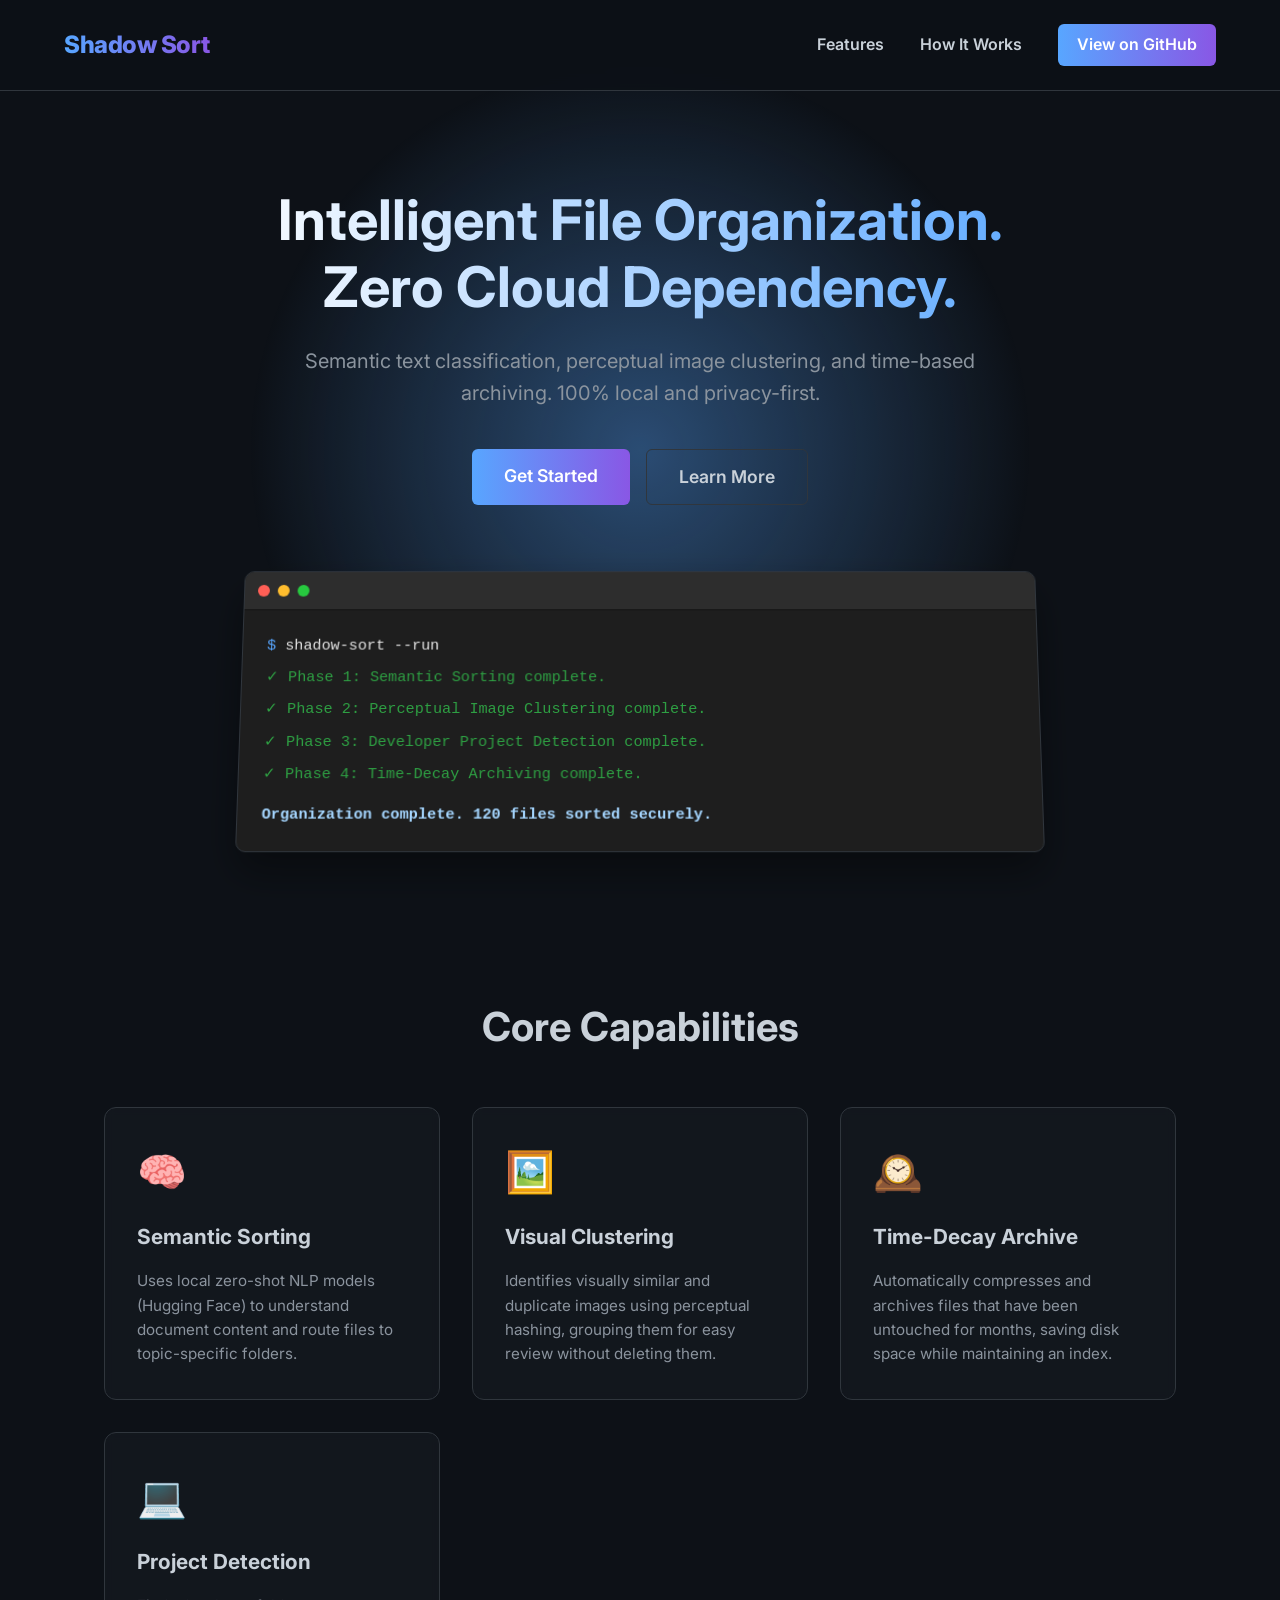
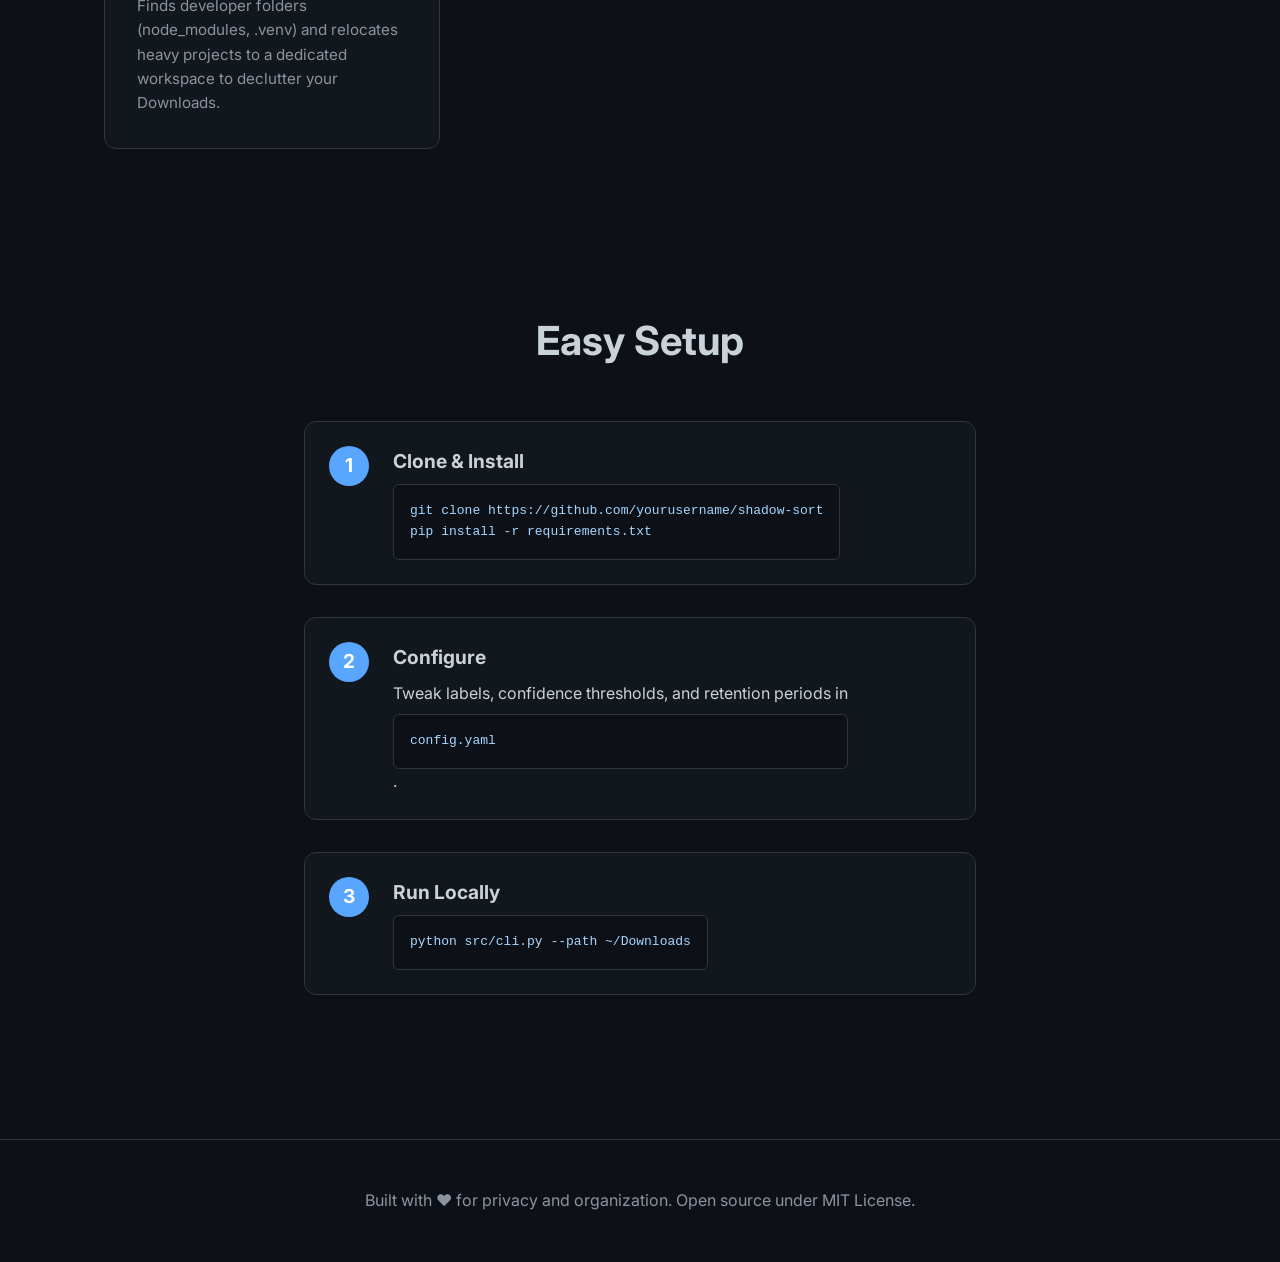
==== docs/index.html @ 60dd1217 "Initial commit of Shadow Sort" ====
<!DOCTYPE html>
<html lang="en">
<head>
    <meta charset="UTF-8">
    <meta name="viewport" content="width=device-width, initial-scale=1.0">
    <title>Shadow Sort | Smart Local File Organizer</title>
    <link rel="stylesheet" href="styles.css">
    <link href="https://fonts.googleapis.com/css2?family=Inter:wght@300;400;600;800&display=swap" rel="stylesheet">
    <meta name="description" content="A cross-platform, privacy-first desktop automation script that performs local semantic classification, visual duplicate detection, and time-based archiving.">
</head>
<body>
    <div class="glass-bg"></div>
    <header class="navbar">
        <div class="logo">Shadow Sort</div>
        <nav>
            <a href="#features">Features</a>
            <a href="#how-it-works">How It Works</a>
            <a href="https://github.com" class="btn-primary" target="_blank" id="repo-link">View on GitHub</a>
        </nav>
    </header>

    <main>
        <section class="hero">
            <h1 class="gradient-text">Intelligent File Organization. <br>Zero Cloud Dependency.</h1>
            <p class="subtitle">Semantic text classification, perceptual image clustering, and time-based archiving. 100% local and privacy-first.</p>
            <div class="cta-group">
                <a href="#setup" class="btn-primary btn-large">Get Started</a>
                <a href="#features" class="btn-secondary btn-large">Learn More</a>
            </div>
            <div class="mockup-container">
                <div class="terminal">
                    <div class="terminal-header">
                        <span class="dot red"></span>
                        <span class="dot yellow"></span>
                        <span class="dot green"></span>
                    </div>
                    <div class="terminal-body">
                        <p><span class="prompt">$</span> shadow-sort --run</p>
                        <p class="log success">✓ Phase 1: Semantic Sorting complete.</p>
                        <p class="log success">✓ Phase 2: Perceptual Image Clustering complete.</p>
                        <p class="log success">✓ Phase 3: Developer Project Detection complete.</p>
                        <p class="log success">✓ Phase 4: Time-Decay Archiving complete.</p>
                        <p class="log highlight">Organization complete. 120 files sorted securely.</p>
                    </div>
                </div>
            </div>
        </section>

        <section id="features" class="features">
            <h2>Core Capabilities</h2>
            <div class="grid">
                <div class="card">
                    <div class="icon">🧠</div>
                    <h3>Semantic Sorting</h3>
                    <p>Uses local zero-shot NLP models (Hugging Face) to understand document content and route files to topic-specific folders.</p>
                </div>
                <div class="card">
                    <div class="icon">🖼️</div>
                    <h3>Visual Clustering</h3>
                    <p>Identifies visually similar and duplicate images using perceptual hashing, grouping them for easy review without deleting them.</p>
                </div>
                <div class="card">
                    <div class="icon">🕰️</div>
                    <h3>Time-Decay Archive</h3>
                    <p>Automatically compresses and archives files that have been untouched for months, saving disk space while maintaining an index.</p>
                </div>
                <div class="card">
                    <div class="icon">💻</div>
                    <h3>Project Detection</h3>
                    <p>Finds developer folders (node_modules, .venv) and relocates heavy projects to a dedicated workspace to declutter your Downloads.</p>
                </div>
            </div>
        </section>

        <section id="setup" class="setup">
            <h2>Easy Setup</h2>
            <div class="setup-steps">
                <div class="step">
                    <div class="step-num">1</div>
                    <div class="step-content">
                        <h4>Clone & Install</h4>
                        <code>git clone https://github.com/yourusername/shadow-sort<br>pip install -r requirements.txt</code>
                    </div>
                </div>
                <div class="step">
                    <div class="step-num">2</div>
                    <div class="step-content">
                        <h4>Configure</h4>
                        <p>Tweak labels, confidence thresholds, and retention periods in <code>config.yaml</code>.</p>
                    </div>
                </div>
                <div class="step">
                    <div class="step-num">3</div>
                    <div class="step-content">
                        <h4>Run Locally</h4>
                        <code>python src/cli.py --path ~/Downloads</code>
                    </div>
                </div>
            </div>
        </section>
    </main>

    <footer>
        <p>Built with ❤️ for privacy and organization. Open source under MIT License.</p>
    </footer>

    <script>
        // Update repo link dynamically based on the current github pages URL
        window.onload = () => {
            const hostname = window.location.hostname;
            if (hostname.endsWith('.github.io')) {
                const username = hostname.split('.')[0];
                const repo = window.location.pathname.split('/')[1] || 'shadow-sort';
                document.getElementById('repo-link').href = `https://github.com/${username}/${repo}`;
            }
        };
    </script>
</body>
</html>
---- docs/styles.css ----
:root {
    --bg-color: #0d1117;
    --text-primary: #c9d1d9;
    --text-secondary: #8b949e;
    --accent-glow: rgba(88, 166, 255, 0.4);
    --border-color: #30363d;
    --card-bg: rgba(22, 27, 34, 0.7);
    --gradient-1: #58a6ff;
    --gradient-2: #8957e5;
}

* {
    margin: 0;
    padding: 0;
    box-sizing: border-box;
}

body {
    font-family: 'Inter', -apple-system, sans-serif;
    background-color: var(--bg-color);
    color: var(--text-primary);
    line-height: 1.6;
    overflow-x: hidden;
}

/* Glass Background Effect */
.glass-bg {
    position: fixed;
    top: -50%;
    left: -50%;
    width: 200%;
    height: 200%;
    background: radial-gradient(circle at 50% 50%, var(--accent-glow) 0%, transparent 25%);
    z-index: -1;
    pointer-events: none;
}

/* Navbar */
.navbar {
    display: flex;
    justify-content: space-between;
    align-items: center;
    padding: 1.5rem 5%;
    background: rgba(13, 17, 23, 0.8);
    backdrop-filter: blur(10px);
    border-bottom: 1px solid var(--border-color);
    position: sticky;
    top: 0;
    z-index: 100;
}

.logo {
    font-size: 1.5rem;
    font-weight: 800;
    letter-spacing: -0.5px;
    background: linear-gradient(90deg, var(--gradient-1), var(--gradient-2));
    -webkit-background-clip: text;
    -webkit-text-fill-color: transparent;
}

nav a {
    color: var(--text-primary);
    text-decoration: none;
    margin-left: 2rem;
    font-weight: 600;
    transition: color 0.2s;
}

nav a:hover {
    color: var(--gradient-1);
}

/* Buttons */
.btn-primary {
    background: linear-gradient(90deg, var(--gradient-1), var(--gradient-2));
    color: #fff;
    padding: 0.5rem 1.2rem;
    border-radius: 6px;
    border: none;
    cursor: pointer;
    font-weight: 600;
    text-decoration: none;
    transition: opacity 0.2s, transform 0.2s;
    display: inline-block;
}

.btn-primary:hover {
    opacity: 0.9;
    transform: translateY(-1px);
    color: #fff;
}

.btn-secondary {
    background: transparent;
    color: var(--text-primary);
    padding: 0.5rem 1.2rem;
    border-radius: 6px;
    border: 1px solid var(--border-color);
    cursor: pointer;
    font-weight: 600;
    text-decoration: none;
    transition: background 0.2s;
    display: inline-block;
}

.btn-secondary:hover {
    background: var(--border-color);
}

.btn-large {
    padding: 0.8rem 2rem;
    font-size: 1.1rem;
}

/* Hero Section */
.hero {
    text-align: center;
    padding: 6rem 5% 4rem;
    max-width: 1000px;
    margin: 0 auto;
}

.gradient-text {
    font-size: 3.5rem;
    line-height: 1.2;
    margin-bottom: 1.5rem;
    background: linear-gradient(90deg, #fff, var(--gradient-1));
    -webkit-background-clip: text;
    -webkit-text-fill-color: transparent;
}

.subtitle {
    font-size: 1.25rem;
    color: var(--text-secondary);
    margin-bottom: 2.5rem;
    max-width: 700px;
    margin-inline: auto;
}

.cta-group {
    display: flex;
    gap: 1rem;
    justify-content: center;
    margin-bottom: 4rem;
}

/* Terminal Mockup */
.mockup-container {
    perspective: 1000px;
}

.terminal {
    background: #1e1e1e;
    border-radius: 10px;
    border: 1px solid var(--border-color);
    box-shadow: 0 20px 40px rgba(0, 0, 0, 0.4);
    text-align: left;
    overflow: hidden;
    max-width: 800px;
    margin: 0 auto;
    transform: rotateX(5deg);
    transition: transform 0.3s ease;
}

.terminal:hover {
    transform: rotateX(0deg);
}

.terminal-header {
    background: #2d2d2d;
    padding: 0.8rem;
    display: flex;
    gap: 8px;
    border-bottom: 1px solid #111;
}

.dot {
    width: 12px;
    height: 12px;
    border-radius: 50%;
}

.dot.red { background: #ff5f56; }
.dot.yellow { background: #ffbd2e; }
.dot.green { background: #27c93f; }

.terminal-body {
    padding: 1.5rem;
    font-family: 'Courier New', Courier, monospace;
    color: #e6e6e6;
    font-size: 0.95rem;
}

.prompt { color: var(--gradient-1); }
.log.success { color: #2ea043; margin-top: 0.5rem; }
.log.highlight { color: #a5d6ff; margin-top: 1rem; font-weight: bold; }

/* Features */
.features {
    padding: 5rem 5%;
    max-width: 1200px;
    margin: 0 auto;
}

.features h2 {
    text-align: center;
    font-size: 2.5rem;
    margin-bottom: 3rem;
}

.grid {
    display: grid;
    grid-template-columns: repeat(auto-fit, minmax(250px, 1fr));
    gap: 2rem;
}

.card {
    background: var(--card-bg);
    border: 1px solid var(--border-color);
    padding: 2rem;
    border-radius: 12px;
    backdrop-filter: blur(5px);
    transition: transform 0.2s, box-shadow 0.2s;
}

.card:hover {
    transform: translateY(-5px);
    box-shadow: 0 10px 20px rgba(0,0,0,0.3);
    border-color: var(--gradient-1);
}

.icon {
    font-size: 2.5rem;
    margin-bottom: 1rem;
}

.card h3 {
    margin-bottom: 1rem;
    font-size: 1.3rem;
}

.card p {
    color: var(--text-secondary);
    font-size: 0.95rem;
}

/* Setup Steps */
.setup {
    padding: 5rem 5%;
    max-width: 800px;
    margin: 0 auto;
}

.setup h2 {
    text-align: center;
    font-size: 2.5rem;
    margin-bottom: 3rem;
}

.setup-steps {
    display: flex;
    flex-direction: column;
    gap: 2rem;
}

.step {
    display: flex;
    gap: 1.5rem;
    background: var(--card-bg);
    padding: 1.5rem;
    border-radius: 12px;
    border: 1px solid var(--border-color);
}

.step-num {
    background: var(--gradient-1);
    color: #fff;
    width: 40px;
    height: 40px;
    border-radius: 50%;
    display: flex;
    align-items: center;
    justify-content: center;
    font-weight: bold;
    font-size: 1.2rem;
    flex-shrink: 0;
}

.step-content h4 {
    margin-bottom: 0.5rem;
    font-size: 1.2rem;
}

.step-content code {
    display: block;
    background: #0d1117;
    padding: 1rem;
    border-radius: 6px;
    border: 1px solid var(--border-color);
    font-family: monospace;
    color: #a5d6ff;
    margin-top: 0.5rem;
}

/* Footer */
footer {
    text-align: center;
    padding: 3rem 5%;
    border-top: 1px solid var(--border-color);
    color: var(--text-secondary);
    margin-top: 4rem;
}
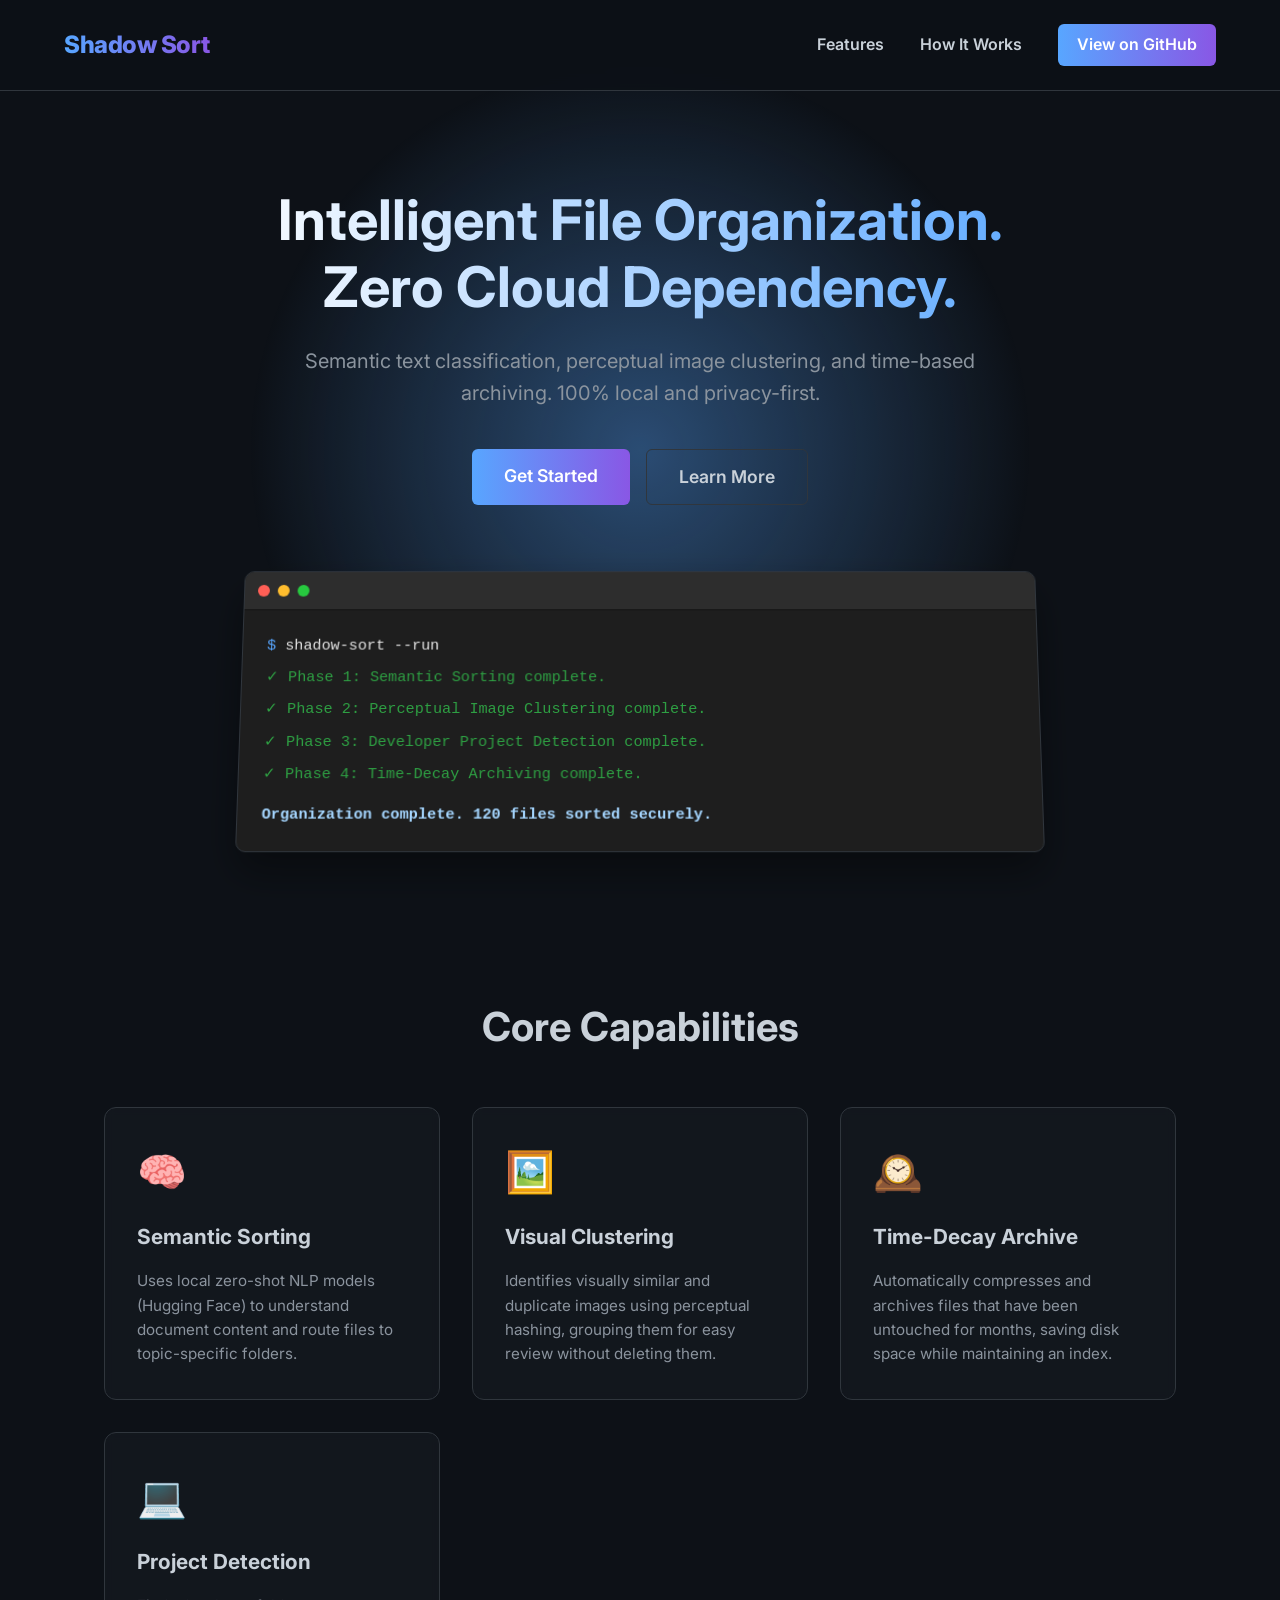
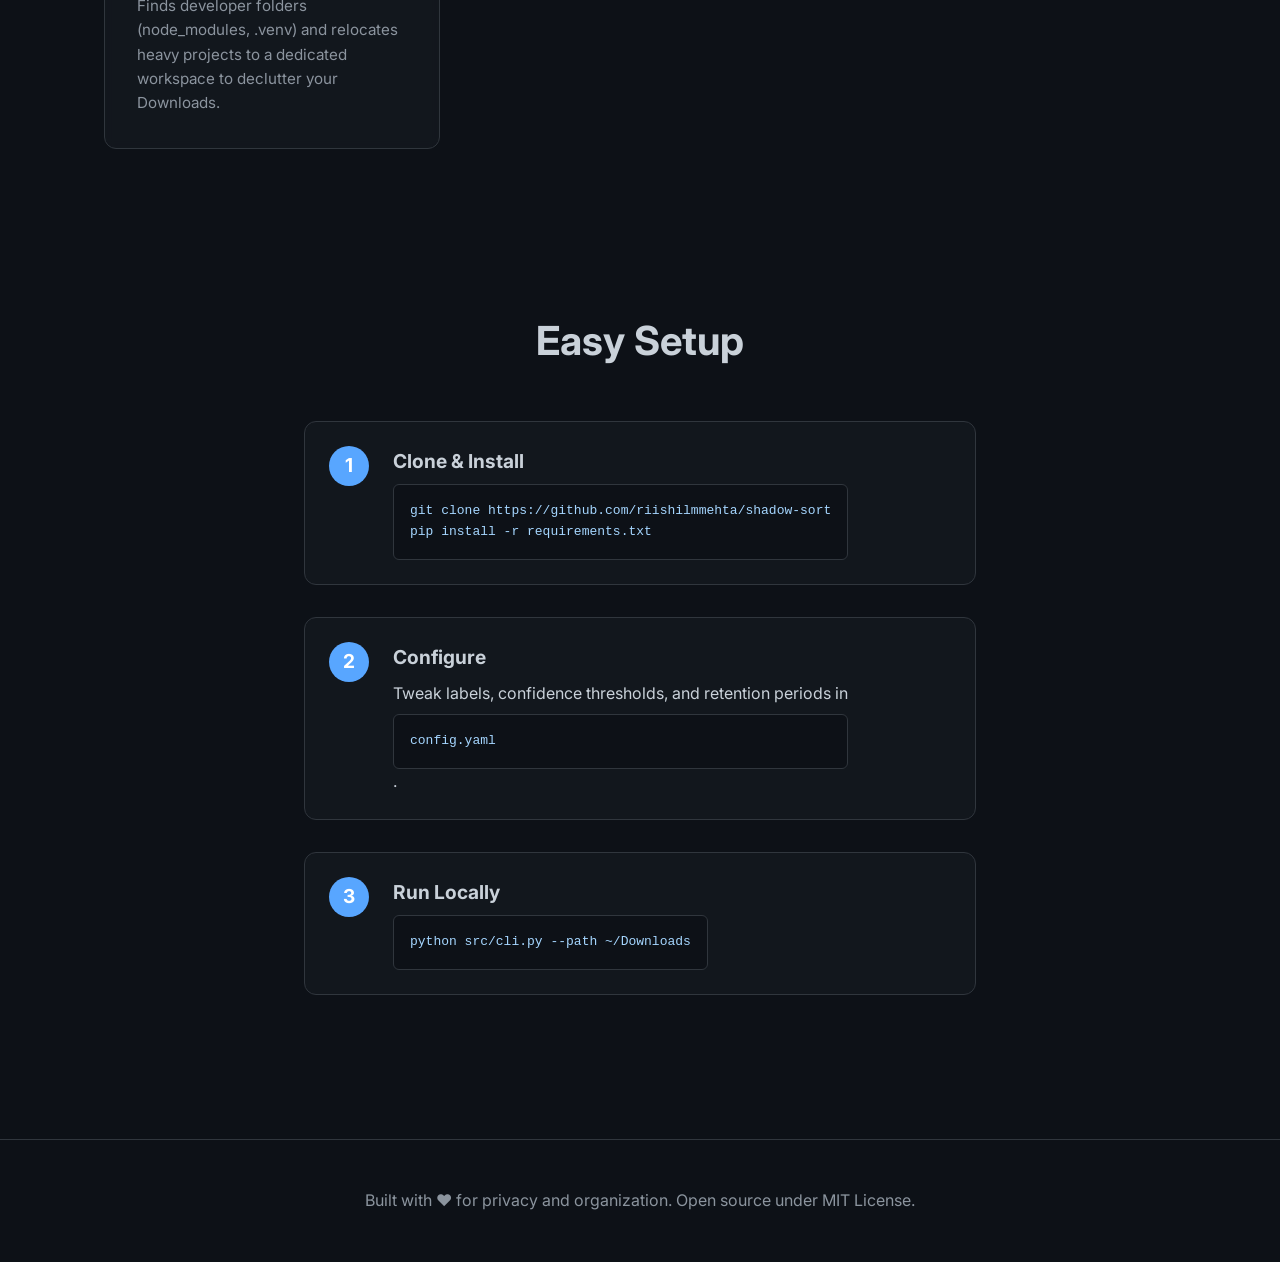
==== commit 09491090: "Update GitHub clone URL with correct username" ====
--- a/docs/index.html
+++ b/docs/index.html
@@ -79,7 +79,7 @@
                     <div class="step-num">1</div>
                     <div class="step-content">
                         <h4>Clone & Install</h4>
-                        <code>git clone https://github.com/yourusername/shadow-sort<br>pip install -r requirements.txt</code>
+                        <code>git clone https://github.com/riishilmmehta/shadow-sort<br>pip install -r requirements.txt</code>
                     </div>
                 </div>
                 <div class="step">
